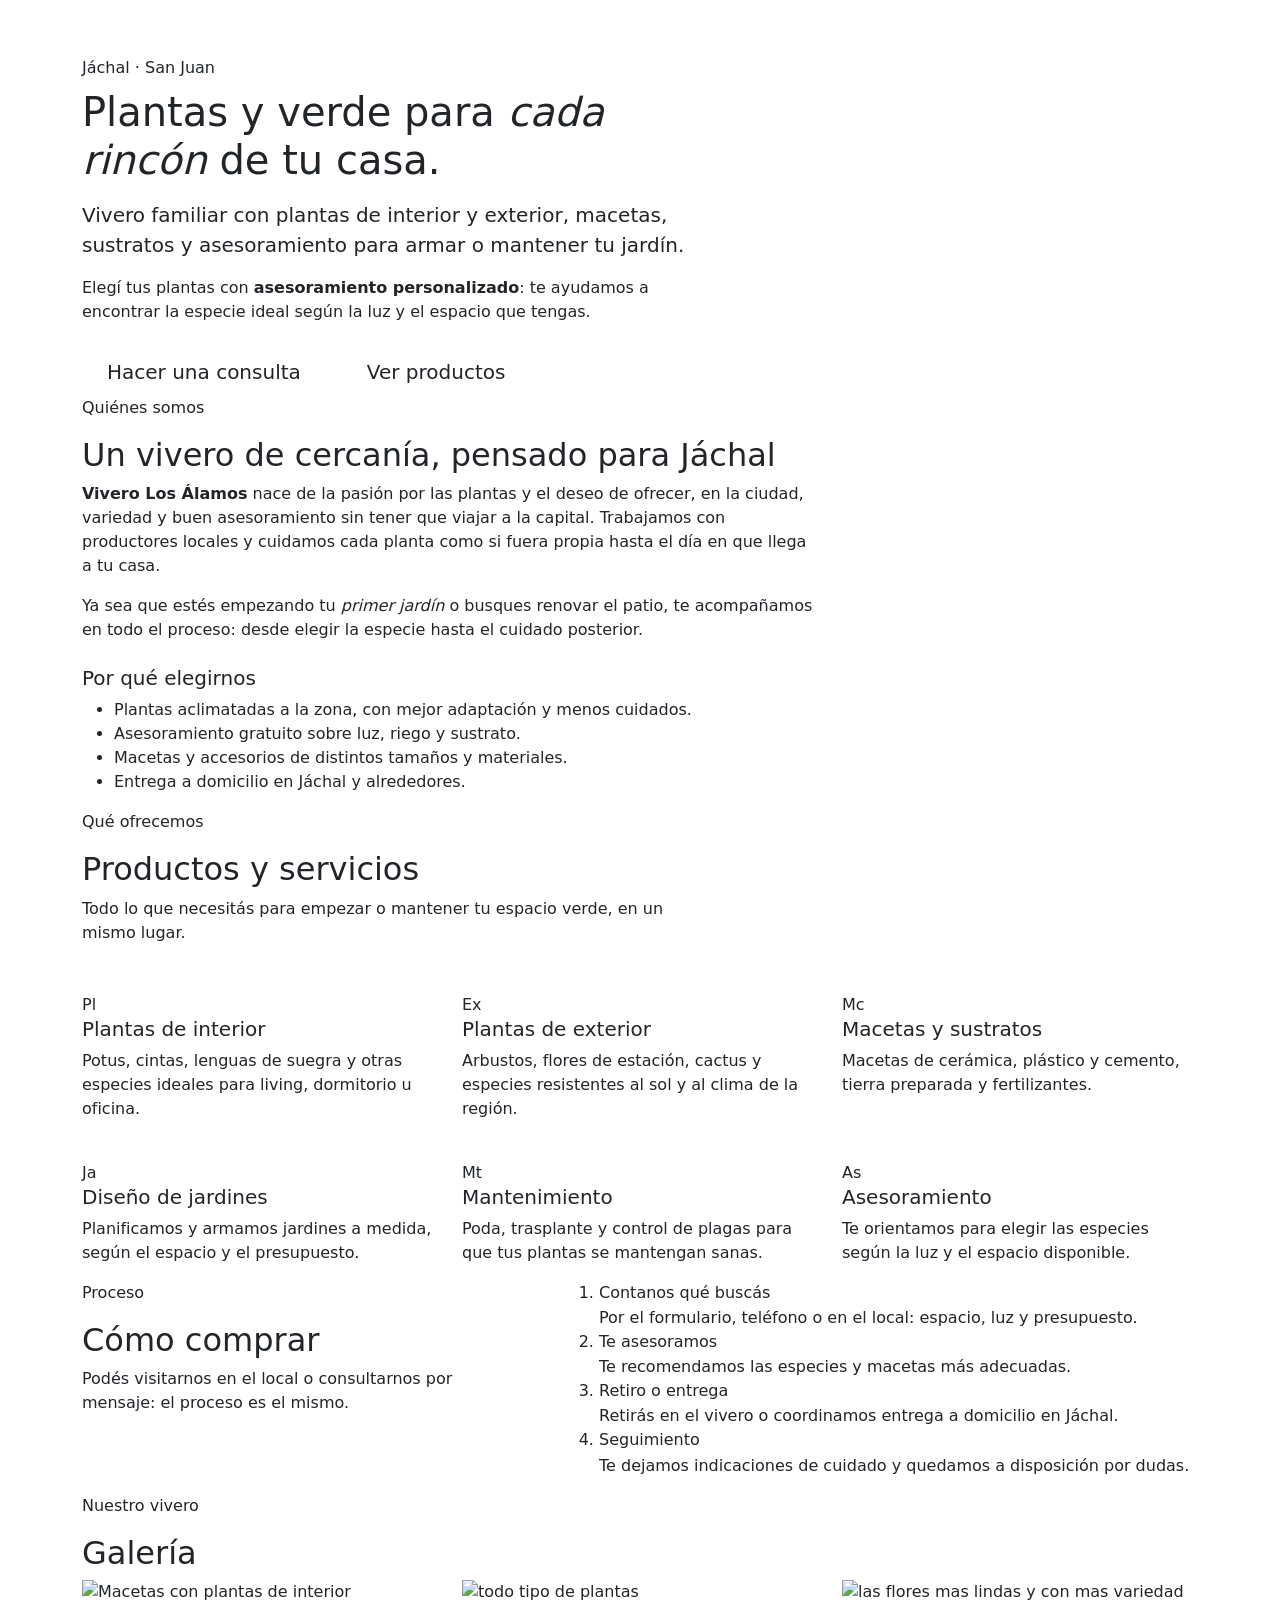
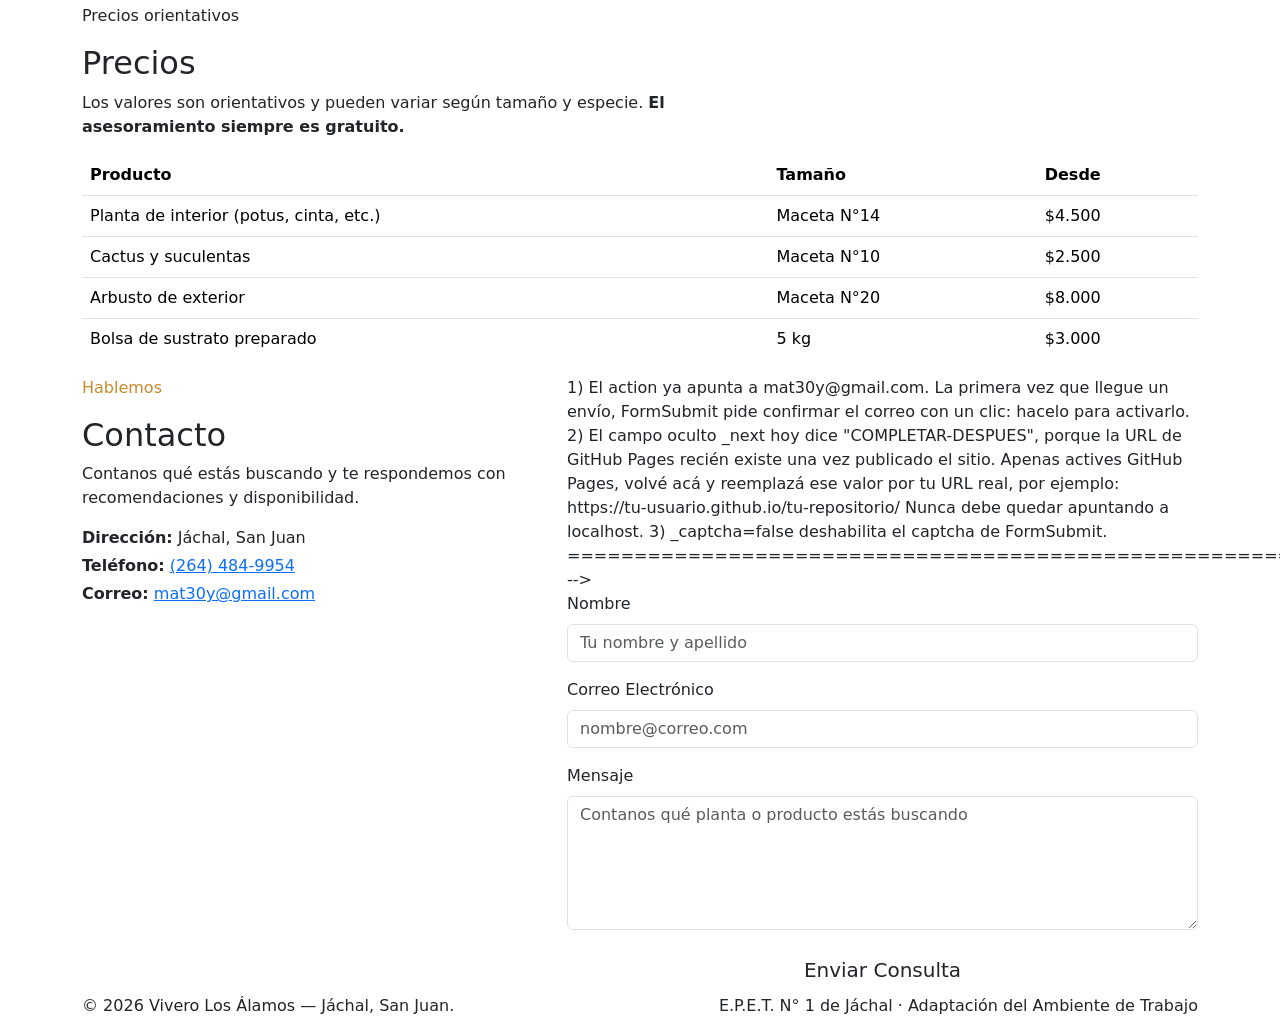
==== index.html @ 7ceeb33b "Add files via upload" ====
<!DOCTYPE html>
<html lang="es">
<head>
  <meta charset="UTF-8" />
  <meta name="viewport" content="width=device-width, initial-scale=1.0" />
  <title>Vivero Los Álamos | Plantas, macetas y jardinería en Jáchal</title>
  <meta name="description" content="Vivero en Jáchal, San Juan: plantas de interior y exterior, macetas, sustratos y asesoramiento en jardinería." />

  <!-- Bootstrap 5 CSS -->
  <link
    href="https://cdnjs.cloudflare.com/ajax/libs/bootstrap/5.3.3/css/bootstrap.min.css"
    rel="stylesheet"
  />

  <!-- Tipografías -->
  <link rel="preconnect" href="https://fonts.googleapis.com" />
  <link
    href="https://fonts.googleapis.com/css2?family=Inter:wght@400;500;600&family=Fraunces:opsz,wght@9..144,500;9..144,600&display=swap"
    rel="stylesheet"
  />

  <!-- Estilos propios (siempre después de Bootstrap) -->
  <link rel="stylesheet" href="css/style.css" />
</head>
<body>

  <!-- ===================== NAVBAR ===================== -->
  <nav class="navbar navbar-expand-lg navbar-dark navbar-vivero sticky-top">
    <div class="container">
      <a class="navbar-brand" href="#inicio">Vivero Los Álamos</a>
      <button
        class="navbar-toggler"
        type="button"
        data-bs-toggle="collapse"
        data-bs-target="#menuPrincipal"
        aria-controls="menuPrincipal"
        aria-expanded="false"
        aria-label="Abrir menú"
      >
        <span class="navbar-toggler-icon"></span>
      </button>
      <div class="collapse navbar-collapse" id="menuPrincipal">
        <ul class="navbar-nav ms-auto gap-lg-2">
          <li class="nav-item"><a class="nav-link" href="#inicio">Inicio</a></li>
          <li class="nav-item"><a class="nav-link" href="#nosotros">Nosotros</a></li>
          <li class="nav-item"><a class="nav-link" href="#productos">Productos</a></li>
          <li class="nav-item"><a class="nav-link" href="#trabajo">Cómo comprar</a></li>
          <li class="nav-item"><a class="nav-link" href="#galeria">Galería</a></li>
          <li class="nav-item"><a class="nav-link" href="#precios">Precios</a></li>
          <li class="nav-item"><a class="nav-link" href="#contacto">Contacto</a></li>
        </ul>
      </div>
    </div>
  </nav>

  <!-- ===================== HERO ===================== -->
  <header class="hero" id="inicio">
    <div class="container">
      <div class="row align-items-center">
        <div class="col-lg-7">
          <p class="badge-line mb-2">Jáchal · San Juan</p>
          <h1>Plantas y verde para <em>cada rincón</em> de tu casa.</h1>
          <p class="lead mt-3">
            Vivero familiar con plantas de interior y exterior, macetas, sustratos y
            asesoramiento para armar o mantener tu jardín.
          </p>
          <p>
            Elegí tus plantas con <strong>asesoramiento personalizado</strong>: te ayudamos
            a encontrar la especie ideal según la luz y el espacio que tengas.
          </p>
          <div class="d-flex flex-wrap gap-3 mt-4">
            <a href="#contacto" class="btn btn-ochre btn-lg px-4">Hacer una consulta</a>
            <a href="#productos" class="btn btn-outline-light-custom btn-lg px-4">Ver productos</a>
          </div>
        </div>
      </div>
    </div>
  </header>

  <!-- ===================== NOSOTROS ===================== -->
  <section id="nosotros">
    <div class="container">
      <div class="row">
        <div class="col-lg-8">
          <p class="section-label">Quiénes somos</p>
          <h2 class="section-title">Un vivero de cercanía, pensado para Jáchal</h2>
          <p>
            <strong>Vivero Los Álamos</strong> nace de la pasión por las plantas y el deseo de
            ofrecer, en la ciudad, variedad y buen asesoramiento sin tener que viajar a la
            capital. Trabajamos con productores locales y cuidamos cada planta como si fuera
            propia hasta el día en que llega a tu casa.
          </p>
          <p>
            Ya sea que estés empezando tu <em>primer jardín</em> o busques renovar el patio,
            te acompañamos en todo el proceso: desde elegir la especie hasta el cuidado
            posterior.
          </p>
          <h3 class="h5 mt-4">Por qué elegirnos</h3>
          <ul>
            <li>Plantas aclimatadas a la zona, con mejor adaptación y menos cuidados.</li>
            <li>Asesoramiento gratuito sobre luz, riego y sustrato.</li>
            <li>Macetas y accesorios de distintos tamaños y materiales.</li>
            <li>Entrega a domicilio en Jáchal y alrededores.</li>
          </ul>
        </div>
      </div>
    </div>
  </section>

  <!-- ===================== PRODUCTOS ===================== -->
  <section id="productos" class="bg-white">
    <div class="container">
      <p class="section-label">Qué ofrecemos</p>
      <h2 class="section-title">Productos y servicios</h2>
      <p class="mb-5" style="max-width: 60ch;">
        Todo lo que necesitás para empezar o mantener tu espacio verde, en un mismo lugar.
      </p>

      <div class="row g-4">
        <div class="col-md-6 col-lg-4">
          <div class="service-card">
            <div class="service-icon">Pl</div>
            <h3 class="h5">Plantas de interior</h3>
            <p>
              Potus, cintas, lenguas de suegra y otras especies ideales para living,
              dormitorio u oficina.
            </p>
          </div>
        </div>
        <div class="col-md-6 col-lg-4">
          <div class="service-card">
            <div class="service-icon">Ex</div>
            <h3 class="h5">Plantas de exterior</h3>
            <p>
              Arbustos, flores de estación, cactus y especies resistentes al sol y al clima
              de la región.
            </p>
          </div>
        </div>
        <div class="col-md-6 col-lg-4">
          <div class="service-card">
            <div class="service-icon">Mc</div>
            <h3 class="h5">Macetas y sustratos</h3>
            <p>Macetas de cerámica, plástico y cemento, tierra preparada y fertilizantes.</p>
          </div>
        </div>
        <div class="col-md-6 col-lg-4">
          <div class="service-card">
            <div class="service-icon">Ja</div>
            <h3 class="h5">Diseño de jardines</h3>
            <p>Planificamos y armamos jardines a medida, según el espacio y el presupuesto.</p>
          </div>
        </div>
        <div class="col-md-6 col-lg-4">
          <div class="service-card">
            <div class="service-icon">Mt</div>
            <h3 class="h5">Mantenimiento</h3>
            <p>Poda, trasplante y control de plagas para que tus plantas se mantengan sanas.</p>
          </div>
        </div>
        <div class="col-md-6 col-lg-4">
          <div class="service-card">
            <div class="service-icon">As</div>
            <h3 class="h5">Asesoramiento</h3>
            <p>Te orientamos para elegir las especies según la luz y el espacio disponible.</p>
          </div>
        </div>
      </div>
    </div>
  </section>

  <!-- ===================== CÓMO COMPRAR ===================== -->
  <section id="trabajo">
    <div class="container">
      <div class="row g-5">
        <div class="col-lg-5">
          <p class="section-label">Proceso</p>
          <h2 class="section-title">Cómo comprar</h2>
          <p>
            Podés visitarnos en el local o consultarnos por mensaje: el proceso es el mismo.
          </p>
        </div>
        <div class="col-lg-7">
          <ol class="steps-list">
            <li>
              <h4 class="h6 mb-1">Contanos qué buscás</h4>
              <p class="mb-0">Por el formulario, teléfono o en el local: espacio, luz y presupuesto.</p>
            </li>
            <li>
              <h4 class="h6 mb-1">Te asesoramos</h4>
              <p class="mb-0">Te recomendamos las especies y macetas más adecuadas.</p>
            </li>
            <li>
              <h4 class="h6 mb-1">Retiro o entrega</h4>
              <p class="mb-0">Retirás en el vivero o coordinamos entrega a domicilio en Jáchal.</p>
            </li>
            <li>
              <h4 class="h6 mb-1">Seguimiento</h4>
              <p class="mb-0">Te dejamos indicaciones de cuidado y quedamos a disposición por dudas.</p>
            </li>
          </ol>
        </div>
      </div>
    </div>
  </section>

  <!-- ===================== GALERÍA ===================== -->
  <section id="galeria" class="bg-white">
    <div class="container">
      <p class="section-label">Nuestro vivero</p>
      <h2 class="section-title">Galería</h2>
      <div class="row g-4">
        <div class="col-md-4">
          <img
            src="img/vivero.jfif"
            alt="Macetas con plantas de interior"
            class="imagenes"
          />
        </div>
        <div class="col-md-4">
          <img
            src="img/vivero2.jfif"
            alt="todo tipo de plantas"
            class="imágenes"
          />
        </div>
        <div class="col-md-4">
          <img
            src="img/vivero3.jfif"
            alt="las flores mas lindas y con mas variedad"
            class="imágenes"
          />
        </div>
      </div>
    </div>
  </section>

  <!-- ===================== PRECIOS ===================== -->
  <section id="precios">
    <div class="container">
      <p class="section-label">Precios orientativos</p>
      <h2 class="section-title">Precios</h2>
      <p style="max-width: 60ch;">
        Los valores son orientativos y pueden variar según tamaño y especie.
        <strong>El asesoramiento siempre es gratuito.</strong>
      </p>
      <div class="table-responsive">
        <table class="table table-hover table-vivero align-middle">
          <thead>
            <tr>
              <th scope="col">Producto</th>
              <th scope="col">Tamaño</th>
              <th scope="col">Desde</th>
            </tr>
          </thead>
          <tbody>
            <tr>
              <td>Planta de interior (potus, cinta, etc.)</td>
              <td>Maceta N°14</td>
              <td>$4.500</td>
            </tr>
            <tr>
              <td>Cactus y suculentas</td>
              <td>Maceta N°10</td>
              <td>$2.500</td>
            </tr>
            <tr>
              <td>Arbusto de exterior</td>
              <td>Maceta N°20</td>
              <td>$8.000</td>
            </tr>
            <tr>
              <td>Bolsa de sustrato preparado</td>
              <td>5 kg</td>
              <td>$3.000</td>
            </tr>
          </tbody>
        </table>
      </div>
    </div>
  </section>

  <!-- ===================== CONTACTO ===================== -->
  <section id="contacto" class="bg-white">
    <div class="container">
      <div class="contact-panel">
        <div class="row g-5">
          <div class="col-lg-5">
            <p class="section-label" style="color:#c98a2c;">Hablemos</p>
            <h2 class="section-title">Contacto</h2>
            <p>
              Contanos qué estás buscando y te respondemos con recomendaciones y
              disponibilidad.
            </p>
            <p class="mb-1"><strong>Dirección:</strong> Jáchal, San Juan</p>
            <p class="mb-1"><strong>Teléfono:</strong> <a href="tel:+542644849954">(264) 484-9954</a></p>
            <p><strong>Correo:</strong> <a href="mailto:mat30y@gmail.com">mat30y@gmail.com</a></p>
          </div>

          <div class="col-lg-7">
          
              1) El action ya apunta a mat30y@gmail.com. La primera vez
                 que llegue un envío, FormSubmit pide confirmar el correo
                 con un clic: hacelo para activarlo.
              2) El campo oculto _next hoy dice "COMPLETAR-DESPUES", porque
                 la URL de GitHub Pages recién existe una vez publicado el
                 sitio. Apenas actives GitHub Pages, volvé acá y
                 reemplazá ese valor por tu URL real, por ejemplo:
                 https://tu-usuario.github.io/tu-repositorio/
                 Nunca debe quedar apuntando a localhost.
              3) _captcha=false deshabilita el captcha de FormSubmit.
              ============================================================
            -->
            <form id="formulario" action="https://formsubmit.co/mat30y@gmail.com" method="POST">
              <input type="hidden" name="_subject" value="Nuevo mensaje desde Vivero Los Álamos" />
              <input type="hidden" name="_captcha" value="false" />
              <input type="hidden" name="_next" value=" https://pollin22matyy.github.io/vivero-los-alamos/" />

              <div class="mb-3">
                <label for="nombre" class="form-label">Nombre</label>
                <input
                  type="text"
                  class="form-control"
                  id="nombre"
                  name="Nombre"
                  placeholder="Tu nombre y apellido"
                  required
                />
              </div>

              <div class="mb-3">
                <label for="correo" class="form-label">Correo Electrónico</label>
                <input
                  type="email"
                  class="form-control"
                  id="correo"
                  name="Correo"
                  placeholder="nombre@correo.com"
                  required
                />
              </div>

              <div class="mb-3">
                <label for="mensaje" class="form-label">Mensaje</label>
                <textarea
                  class="form-control"
                  id="mensaje"
                  name="Mensaje"
                  rows="5"
                  placeholder="Contanos qué planta o producto estás buscando"
                  required
                ></textarea>
              </div>

              <button type="submit" class="btn btn-ochre btn-lg w-100">Enviar Consulta</button>
            </form>
          </div>
        </div>
      </div>
    </div>
  </section>

  <!-- ===================== FOOTER ===================== -->
  <footer>
    <div class="container d-flex flex-column flex-md-row justify-content-between align-items-center gap-2">
      <p class="mb-0">&copy; 2026 Vivero Los Álamos — Jáchal, San Juan.</p>
      <p class="mb-0">E.P.E.T. N° 1 de Jáchal · Adaptación del Ambiente de Trabajo</p>
    </div>
  </footer>

  <!-- Bootstrap 5 JS (necesario para el menú responsive) -->
  <script src="https://cdnjs.cloudflare.com/ajax/libs/bootstrap/5.3.3/js/bootstrap.bundle.min.js"></script>
</body>
</html>
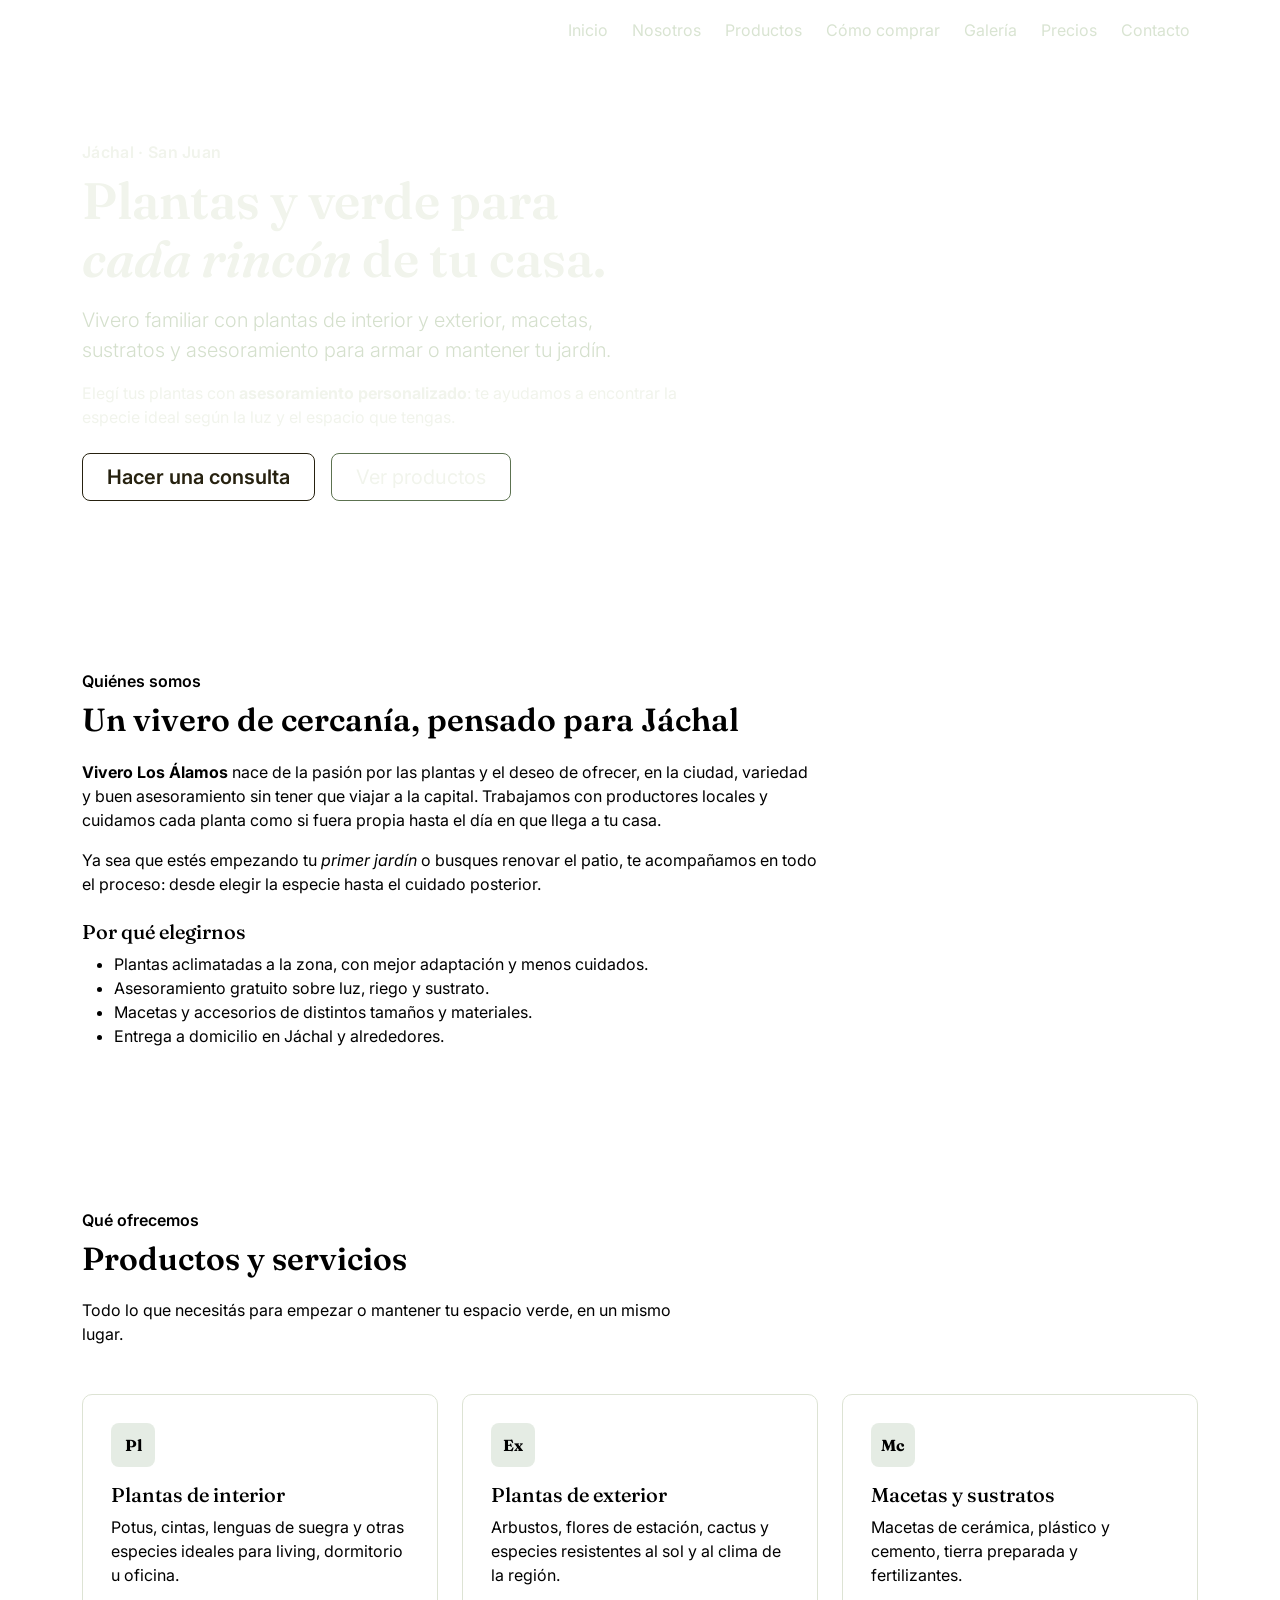
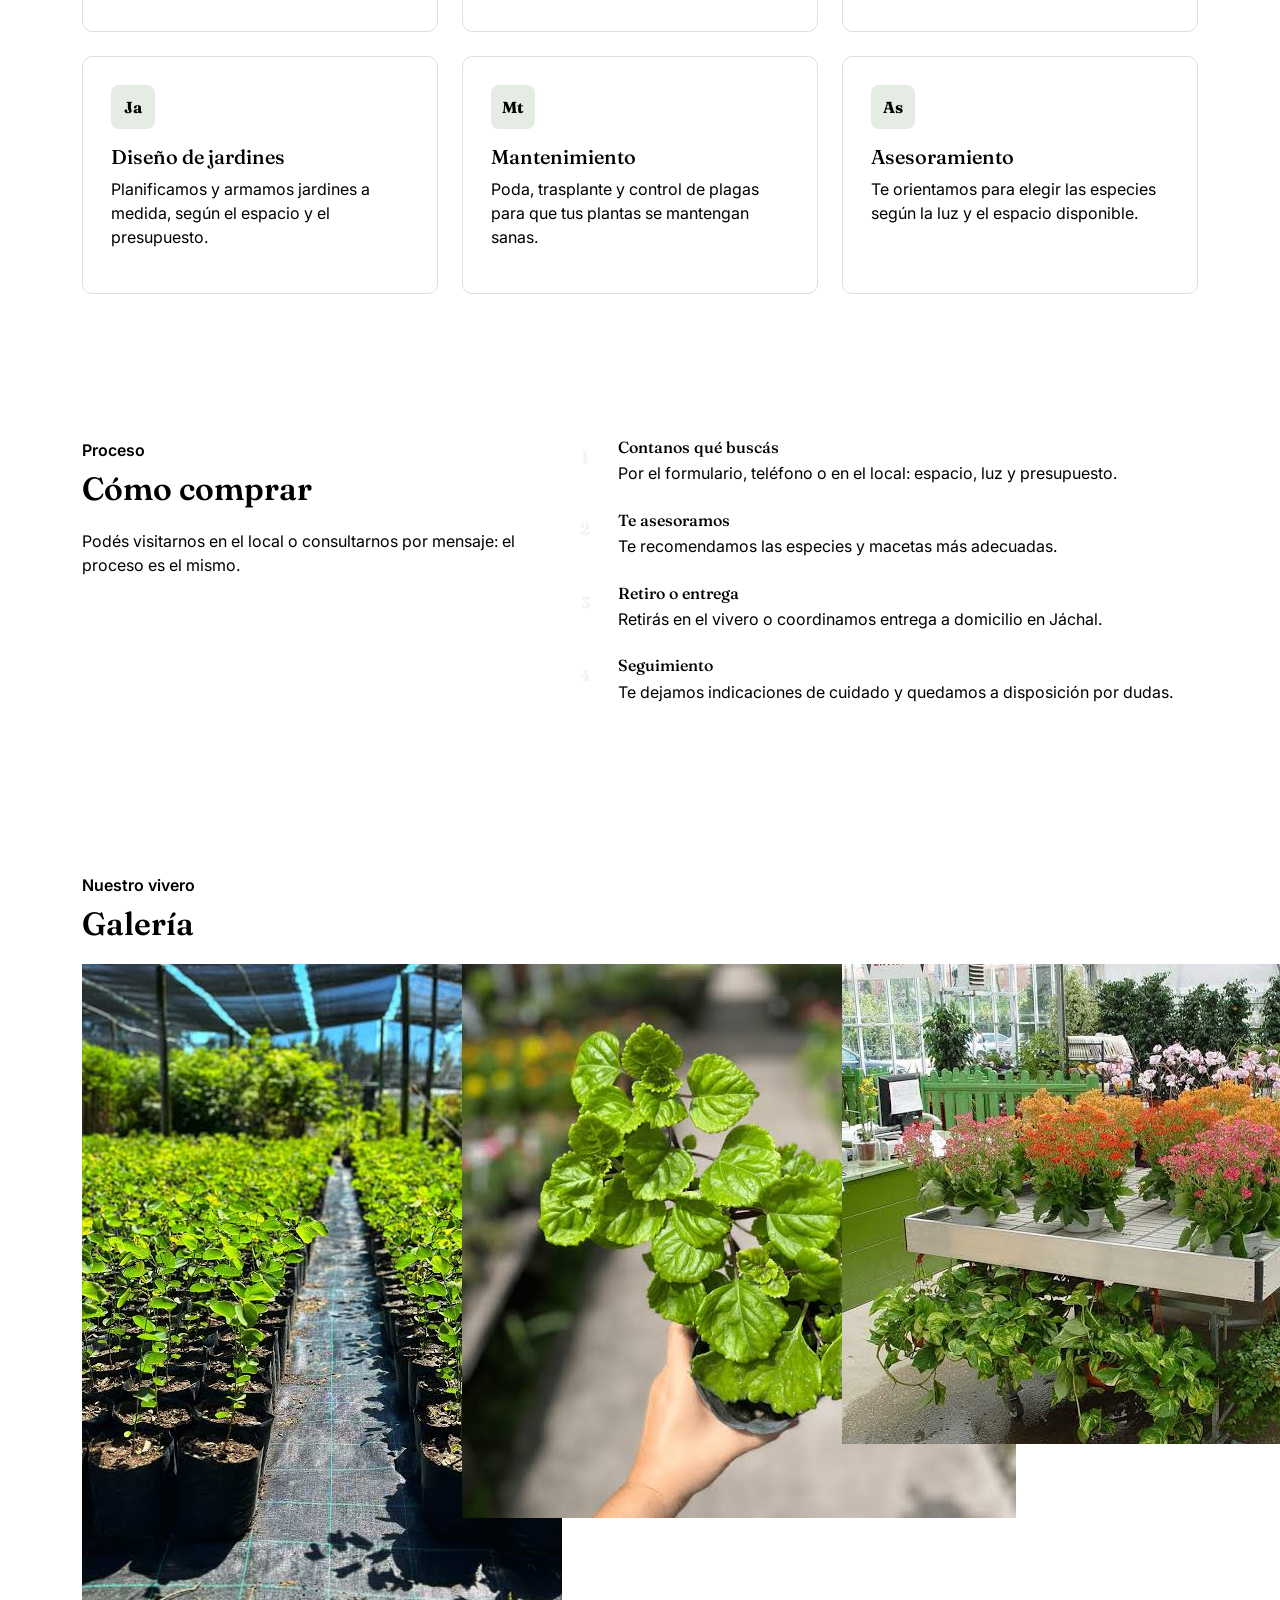
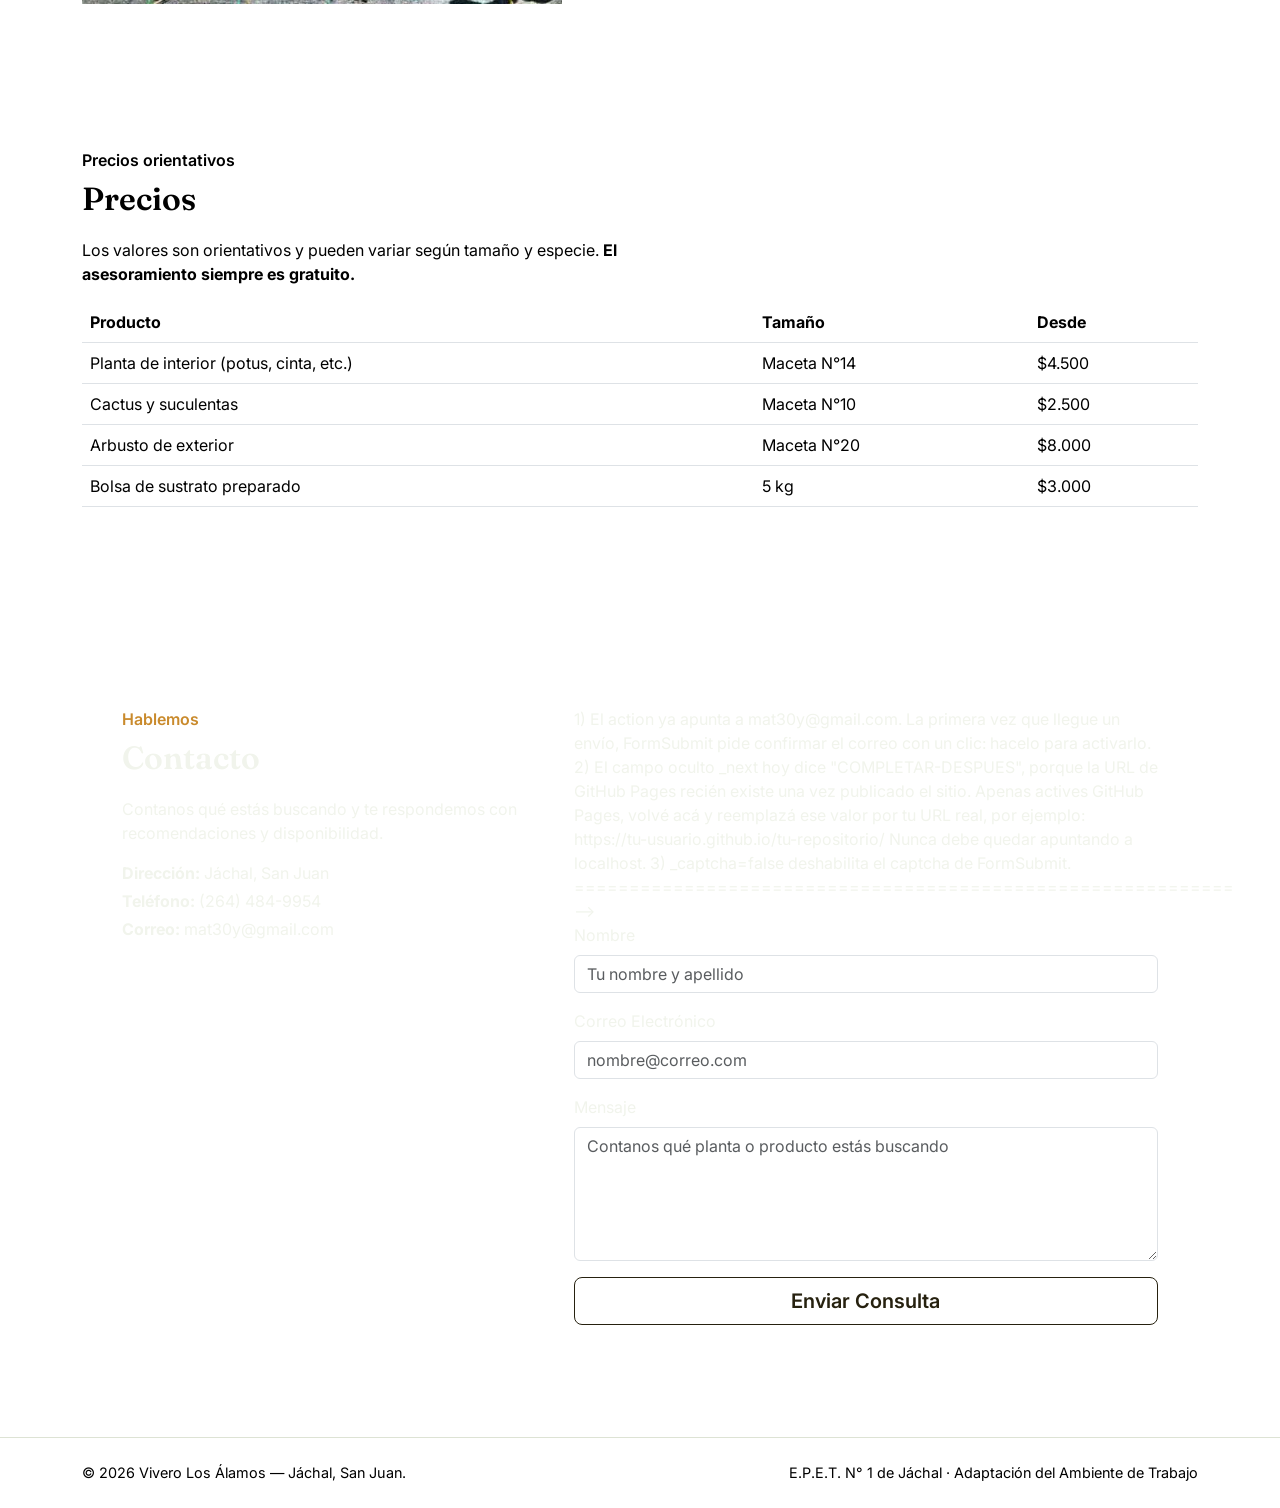
==== commit 4c9eb9de: "Update index.html" ====
--- a/index.html
+++ b/index.html
@@ -212,21 +212,21 @@
       <div class="row g-4">
         <div class="col-md-4">
           <img
-            src="img/vivero.jfif"
+            src="img/vivero.jfif" alt="el invernadero desde dentro"
             alt="Macetas con plantas de interior"
             class="imagenes"
           />
         </div>
         <div class="col-md-4">
           <img
-            src="img/vivero2.jfif"
+            src="img/vivero2.jfif" alt="una platica en maseta#"
             alt="todo tipo de plantas"
             class="imágenes"
           />
         </div>
         <div class="col-md-4">
           <img
-            src="img/vivero3.jfif"
+            src="img/vivero3.jfif" alt="muchas florcitas lindas"
             alt="las flores mas lindas y con mas variedad"
             class="imágenes"
           />
@@ -371,4 +371,4 @@
   <!-- Bootstrap 5 JS (necesario para el menú responsive) -->
   <script src="https://cdnjs.cloudflare.com/ajax/libs/bootstrap/5.3.3/js/bootstrap.bundle.min.js"></script>
 </body>
-</html>+</html>
--- a/css/style.css
+++ b/css/style.css
@@ -0,0 +1,207 @@
+
+   Vivero Los Álamos
+
+:root {
+  --ink: #1f2a1c;
+  --bg: #eef2e9;
+  --green: #4c7a3f;
+  --green-dark: #36572d;
+  --ochre: #c98a2c;
+  --muted: #6b7566;
+  --card-bg: #ffffff;
+}
+
+body {
+  background-color: var(--bg);
+  color: var(--ink);
+  font-family: "Inter", system-ui, sans-serif;
+}
+
+h1, h2, h3, h4, .brand {
+  font-family: "Fraunces", Georgia, serif;
+}
+
+/* ---------- Navbar ---------- */
+.navbar-vivero {
+  background-color: var(--green-dark);
+}
+
+.navbar-vivero .navbar-brand {
+  font-weight: 600;
+  font-size: 1.4rem;
+  color: #ffffff;
+}
+
+.navbar-vivero .nav-link {
+  color: #d9e4d2;
+}
+
+.navbar-vivero .nav-link:hover,
+.navbar-vivero .nav-link.active {
+  color: #ffffff;
+}
+
+/* ---------- Hero ---------- */
+.hero {
+  background-color: var(--green-dark);
+  color: #f1f4ec;
+  padding: 5rem 0 6rem;
+}
+
+.hero h1 {
+  font-weight: 600;
+  font-size: clamp(2.2rem, 4vw, 3.4rem);
+  line-height: 1.15;
+  max-width: 16ch;
+}
+
+.hero .lead {
+  color: #d5e0cd;
+  max-width: 46ch;
+}
+
+.hero .badge-line {
+  color: var(--ochre);
+  font-weight: 600;
+  letter-spacing: 0.02em;
+}
+
+.btn-ochre {
+  background-color: var(--ochre);
+  border-color: var(--ochre);
+  color: #26210f;
+  font-weight: 600;
+}
+
+.btn-ochre:hover {
+  background-color: #b47a25;
+  border-color: #b47a25;
+  color: #26210f;
+}
+
+.btn-outline-light-custom {
+  border: 1px solid #5c7250;
+  color: #f1f4ec;
+}
+
+.btn-outline-light-custom:hover {
+  background-color: #2c4624;
+  color: #ffffff;
+}
+
+/* ---------- Secciones ---------- */
+section {
+  padding: 4.5rem 0;
+}
+
+.section-label {
+  color: var(--green);
+  font-weight: 600;
+  margin-bottom: 0.5rem;
+}
+
+.section-title {
+  font-weight: 600;
+  margin-bottom: 1.25rem;
+}
+
+/* ---------- Cards de productos/servicios ---------- */
+.service-card {
+  background-color: var(--card-bg);
+  border: 1px solid #dde3d4;
+  border-radius: 10px;
+  padding: 1.75rem;
+  height: 100%;
+  transition: border-color 0.2s ease, transform 0.2s ease;
+}
+
+.service-card:hover {
+  border-color: var(--green);
+  transform: translateY(-4px);
+}
+
+.service-icon {
+  width: 44px;
+  height: 44px;
+  border-radius: 8px;
+  background-color: rgba(76,122,63,0.14);
+  color: var(--green-dark);
+  display: flex;
+  align-items: center;
+  justify-content: center;
+  font-weight: 700;
+  margin-bottom: 1rem;
+  font-family: "Fraunces", serif;
+}
+
+/* ---------- Pasos (lista ordenada) ---------- */
+.steps-list {
+  counter-reset: step;
+  list-style: none;
+  padding-left: 0;
+}
+
+.steps-list li {
+  position: relative;
+  padding-left: 3.2rem;
+  margin-bottom: 1.6rem;
+}
+
+.steps-list li::before {
+  counter-increment: step;
+  content: counter(step);
+  position: absolute;
+  left: 0;
+  top: 0;
+  width: 2.3rem;
+  height: 2.3rem;
+  border-radius: 50%;
+  background-color: var(--green-dark);
+  color: #f1f4ec;
+  display: flex;
+  align-items: center;
+  justify-content: center;
+  font-weight: 700;
+  font-family: "Fraunces", serif;
+}
+
+/* ---------- Galería ---------- */
+.gallery-img {
+  border-radius: 10px;
+  width: 100%;
+  height: 260px;
+  object-fit: cover;
+}
+
+/* ---------- Tabla de precios ---------- */
+.table-vivero thead {
+  background-color: var(--green-dark);
+  color: #f1f4ec;
+}
+
+/* ---------- Contacto ---------- */
+.contact-panel {
+  background-color: var(--green-dark);
+  color: #f1f4ec;
+  border-radius: 10px;
+  padding: 2.5rem;
+}
+
+.contact-panel a {
+  color: var(--ochre);
+  text-decoration: none;
+}
+
+.form-control:focus {
+  border-color: var(--green);
+  box-shadow: 0 0 0 0.2rem rgba(76,122,63,0.18);
+}
+
+/* ---------- Footer ---------- */
+footer {
+  background-color: #ffffff;
+  border-top: 1px solid #dde3d4;
+  padding: 1.5rem 0;
+  color: var(--muted);
+  font-size: 0.9rem;
+}
